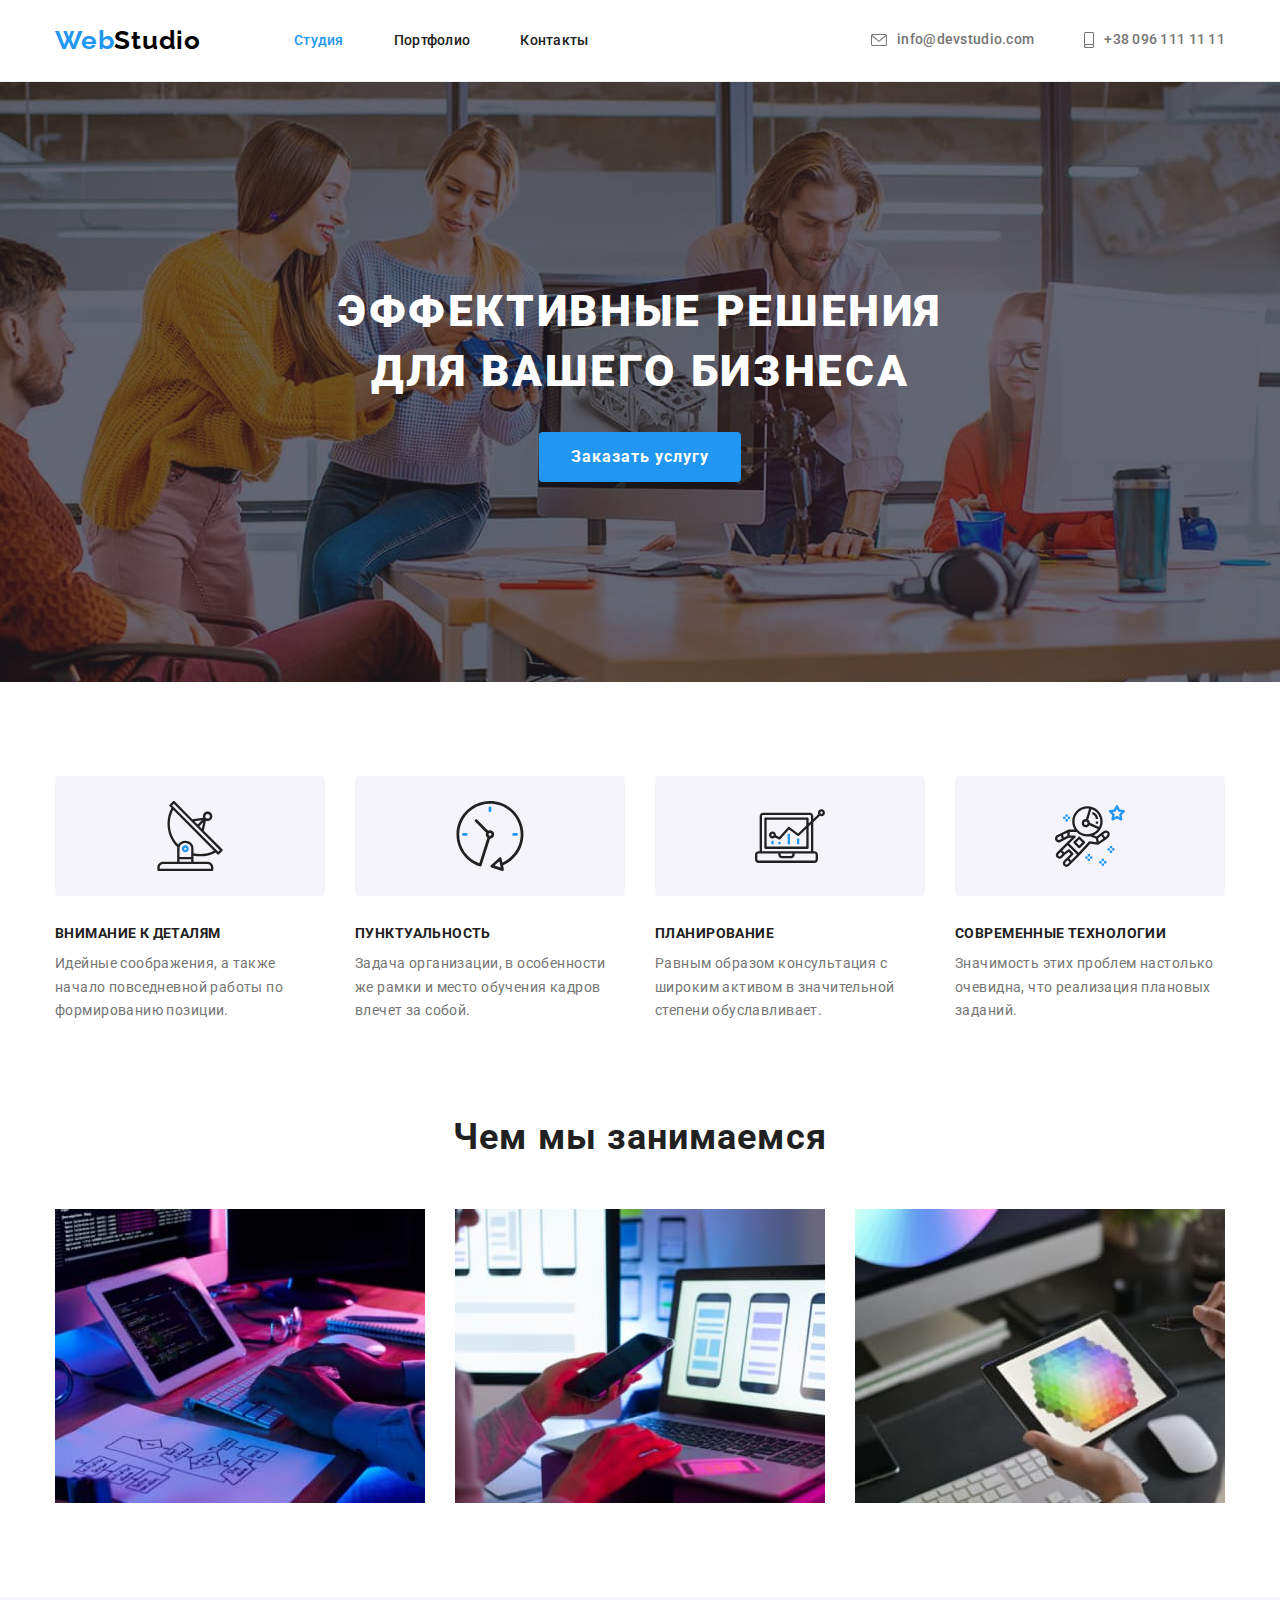
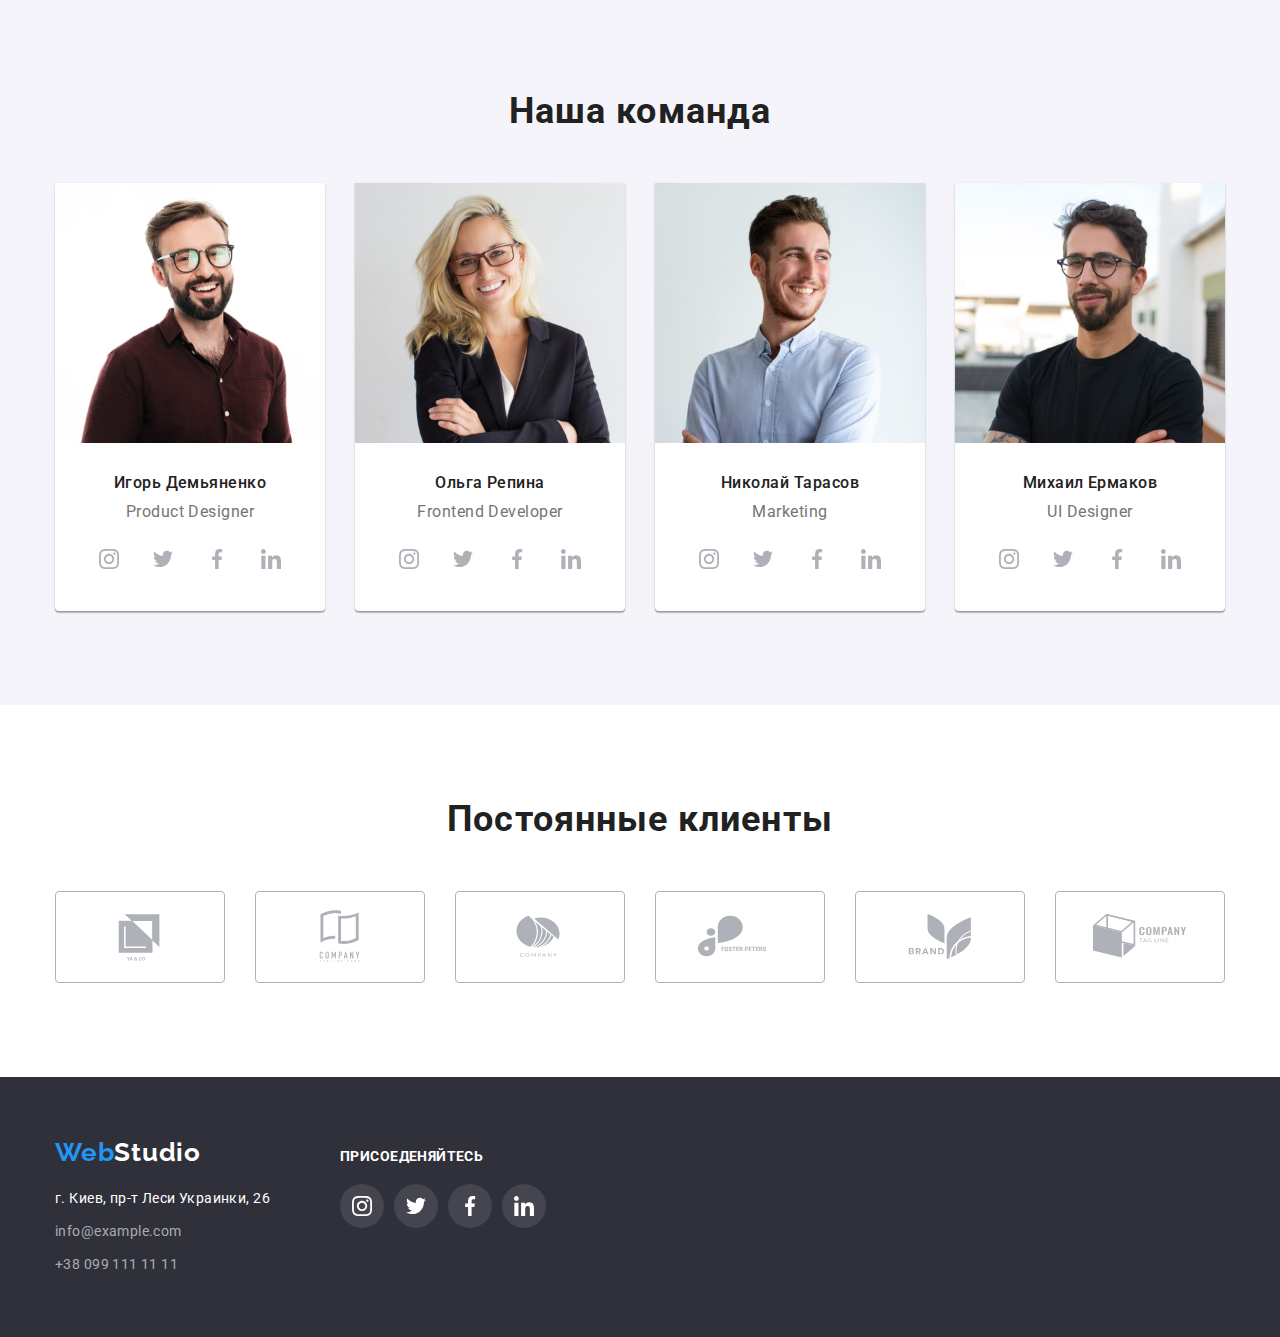
==== index.html @ a13c6661 "clone" ====
<!DOCTYPE html>
<html lang="ru">
  <head>
    <meta charset="UTF-8" />
    <meta http-equiv="X-UA-Compatible" content="IE=edge" />
    <meta name="viewport" content="width=device-width, initial-scale=1.0" />
    <title>WebStudio</title>
    <link
      href="https://fonts.googleapis.com/css2?family=Raleway:wght@700&family=Roboto:wght@400;500;700;900&display=swap"
      rel="stylesheet"
    />
    <link
      rel="stylesheet"
      href="https://cdnjs.cloudflare.com/ajax/libs/modern-normalize/1.1.0/modern-normalize.min.css"
    />
    <link rel="stylesheet" href="./css/styles.css" />
  </head>
  <body>
    <!--HEADER-->
    <header class="header">
      <div class="container header-container">
        <nav class="navigation">
          <a href="/" class="logo"><span class="logo-first">Web</span>Studio</a>
          <ul class="nav-list">
            <li class="nav-list-item"><a class="nav current" href="./index.html">Студия</a></li>
            <li class="nav-list-item"><a class="nav" href="./portfolio.html">Портфолио</a></li>
            <li class="nav-list-item"><a class="nav" href="">Контакты</a></li>
          </ul>
        </nav>
        <ul class="nav-list">
          <li class="contact-list-item">
            <a class="contact" href="mailto:info@devstudio.com">
              <svg class="icon-nav" width="16px" height="12px">
                <use href="./images/sprite.svg#icon-email"></use>
              </svg>
              info@devstudio.com</a
            >
          </li>
          <li class="contact-list-item">
            <a class="contact" href="tel:+380961111111">
              <svg class="icon-nav" width="10px" height="16px">
                <use href="./images/sprite.svg#icon-smartphone"></use>
              </svg>
              +38 096 111 11 11</a
            >
          </li>
        </ul>
      </div>
    </header>
    <!--MAIN-->
    <main>
      <!--SECTION 1-->
      <section class="sec-one">
        <div class="container">
          <h1 class="mtitle">
            Эффективные решения <br />
            для вашего бизнеса
          </h1>
          <button class="mbtn" type="button">Заказать услугу</button>
        </div>
      </section>
      <!--SECTION 2-->
      <section class="section">
        <div class="container">
          <h2 class="second-title none">В чем наше преимущество?</h2>
          <ul class="advantage-list">
            <li class="advantage-list-item">
              <div class="icons-sec-two">
                <svg class="icon-sec-two" width="70px" height="70px">
                  <use href="./images/sprite.svg#icon-antenna"></use>
                </svg>
              </div>
              <h3 class="title-three">Внимание к деталям</h3>
              <p class="">
                Идейные соображения, а также <br />
                начало повседневной работы по <br />
                формированию позиции.
              </p>
            </li>
            <li class="advantage-list-item">
              <div class="icons-sec-two">
                <svg class="icon-sec-two" width="70px" height="70px">
                  <use href="./images/sprite.svg#icon-clock"></use>
                </svg>
              </div>
              <h3 class="title-three">Пунктуальность</h3>
              <p class="">
                Задача организации, в особенности <br />
                же рамки и место обучения кадров <br />
                влечет за собой.
              </p>
            </li>
            <li class="advantage-list-item">
              <div class="icons-sec-two">
                <svg class="icon-sec-two" width="70px" height="70px">
                  <use href="./images/sprite.svg#icon-diagram"></use>
                </svg>
              </div>
              <h3 class="title-three">Планирование</h3>
              <p class="">
                Равным образом консультация с <br />
                широким активом в значительной <br />
                степени обуславливает.
              </p>
            </li>
            <li class="advantage-list-item">
              <div class="icons-sec-two">
                <svg class="icon-sec-two" width="70px" height="70px">
                  <use href="./images/sprite.svg#icon-astronaut"></use>
                </svg>
              </div>
              <h3 class="title-three">Современные технологии</h3>
              <p class="">
                Значимость этих проблем настолько <br />
                очевидна, что реализация плановых <br />
                заданий.
              </p>
            </li>
          </ul>
        </div>
      </section>
      <!--SECTION 3-->
      <section class="section-three">
        <div class="container">
          <h2 class="second-title title-sec-three">Чем мы занимаемся</h2>
          <ul class="photo-list">
            <li class="photo-list-item">
              <img src="./images/imgnote.jpg" width="370" alt="Печатает на клавиатуре" />
            </li>
            <li class="photo-list-item">
              <img src="./images/imgphone.jpg" width="370" alt="Смотрит в телефон" />
            </li>
            <li class="photo-list-item">
              <img src="./images/imgtab.jpg" width="370" alt="Смотрит в планшет" />
            </li>
          </ul>
        </div>
      </section>
      <!--SECTION 4-->
      <section class="section section-four">
        <div class="container">
          <h2 class="second-title sec-title">Наша команда</h2>
          <ul class="team-list">
            <li class="team-list-item">
              <img src="./images/productdesigner.jpg" alt="productdesigner" width="270" />
              <div class="cards">
                <h3 class="card-title">Игорь Демьяненко</h3>
                <p class="card-info">Product Designer</p>
              </div>
              <ul class="team-links">
                <li>
                  <a href="" class="link">
                    <svg width="20px" height="20px" class="link-icon">
                      <use href="./images/sprite.svg#icon-instagram"></use>
                    </svg>
                  </a>
                </li>
                <li>
                  <a href="" class="link">
                    <svg width="20px" height="20px" class="link-icon">
                      <use href="./images/sprite.svg#icon-twitter"></use>
                    </svg>
                  </a>
                </li>
                <li>
                  <a href="" class="link">
                    <svg width="20px" height="20px" class="link-icon">
                      <use href="./images/sprite.svg#icon-facebook"></use>
                    </svg>
                  </a>
                </li>
                <li>
                  <a href="" class="link">
                    <svg width="20px" height="20px" class="link-icon">
                      <use href="./images/sprite.svg#icon-linkedin"></use>
                    </svg>
                  </a>
                </li>
              </ul>
            </li>
            <li class="team-list-item">
              <img src="./images/frontend.jpg" alt="frontend" width="270" />
              <div class="cards">
                <h3 class="card-title">Ольга Репина</h3>
                <p class="card-info">Frontend Developer</p>
              </div>
              <ul class="team-links">
                <li>
                  <a href="" class="link">
                    <svg width="20px" height="20px" class="link-icon">
                      <use href="./images/sprite.svg#icon-instagram"></use>
                    </svg>
                  </a>
                </li>
                <li>
                  <a href="" class="link">
                    <svg width="20px" height="20px" class="link-icon">
                      <use href="./images/sprite.svg#icon-twitter"></use>
                    </svg>
                  </a>
                </li>
                <li>
                  <a href="" class="link">
                    <svg width="20px" height="20px" class="link-icon">
                      <use href="./images/sprite.svg#icon-facebook"></use>
                    </svg>
                  </a>
                </li>
                <li>
                  <a href="" class="link">
                    <svg width="20px" height="20px" class="link-icon">
                      <use href="./images/sprite.svg#icon-linkedin"></use>
                    </svg>
                  </a>
                </li>
              </ul>
            </li>
            <li class="team-list-item">
              <img src="./images/marketing.jpg" alt="marketing" width="270" />
              <div class="cards">
                <h3 class="card-title">Николай Тарасов</h3>
                <p class="card-info">Marketing</p>
              </div>
              <ul class="team-links">
                <li>
                  <a href="" class="link">
                    <svg width="20px" height="20px" class="link-icon">
                      <use href="./images/sprite.svg#icon-instagram"></use>
                    </svg>
                  </a>
                </li>
                <li>
                  <a href="" class="link">
                    <svg width="20px" height="20px" class="link-icon">
                      <use href="./images/sprite.svg#icon-twitter"></use>
                    </svg>
                  </a>
                </li>
                <li>
                  <a href="" class="link">
                    <svg width="20px" height="20px" class="link-icon">
                      <use href="./images/sprite.svg#icon-facebook"></use>
                    </svg>
                  </a>
                </li>
                <li>
                  <a href="" class="link">
                    <svg width="20px" height="20px" class="link-icon">
                      <use href="./images/sprite.svg#icon-linkedin"></use>
                    </svg>
                  </a>
                </li>
              </ul>
            </li>
            <li class="team-list-item">
              <img src="./images/ui.jpg" alt="ui" width="270" />
              <div class="cards">
                <h3 class="card-title">Михаил Ермаков</h3>
                <p class="card-info">UI Designer</p>
              </div>
              <ul class="team-links">
                <li>
                  <a href="" class="link">
                    <svg width="20px" height="20px" class="link-icon">
                      <use href="./images/sprite.svg#icon-instagram"></use>
                    </svg>
                  </a>
                </li>
                <li>
                  <a href="" class="link">
                    <svg width="20px" height="20px" class="link-icon">
                      <use href="./images/sprite.svg#icon-twitter"></use>
                    </svg>
                  </a>
                </li>
                <li>
                  <a href="" class="link">
                    <svg width="20px" height="20px" class="link-icon">
                      <use href="./images/sprite.svg#icon-facebook"></use>
                    </svg>
                  </a>
                </li>
                <li>
                  <a href="" class="link">
                    <svg width="20px" height="20px" class="link-icon">
                      <use href="./images/sprite.svg#icon-linkedin"></use>
                    </svg>
                  </a>
                </li>
              </ul>
            </li>
          </ul>
        </div>
      </section>
      <!-- SECTION 5-->
      <section class="section sec-five">
        <div class="container">
          <h2 class="second-title sec-title">Постоянные клиенты</h2>
          <ul class="list-partners">
            <li>
              <a href="" class="link-partner"
                ><svg width="106px" height="60px">
                  <use href="./images/sprite.svg#icon-logo-one"></use>
                </svg>
              </a>
            </li>
            <li>
              <a href="" class="link-partner"
                ><svg width="106px" height="60px">
                  <use href="./images/sprite.svg#icon-logo-two"></use>
                </svg>
              </a>
            </li>
            <li>
              <a href="" class="link-partner"
                ><svg width="106px" height="60px">
                  <use href="./images/sprite.svg#icon-logo-three"></use>
                </svg>
              </a>
            </li>
            <li>
              <a href="" class="link-partner"
                ><svg width="106px" height="60px">
                  <use href="./images/sprite.svg#icon-logo-four"></use>
                </svg>
              </a>
            </li>
            <li>
              <a href="" class="link-partner"
                ><svg width="106px" height="60px">
                  <use href="./images/sprite.svg#icon-logo-five"></use>
                </svg>
              </a>
            </li>
            <li>
              <a href="" class="link-partner"
                ><svg width="106px" height="60px">
                  <use href="./images/sprite.svg#icon-logo-six"></use>
                </svg>
              </a>
            </li>
          </ul>
        </div>
      </section>
    </main>
    <!--FOOOOOOOOOTER-->
    <footer class="footer">
      <div class="container container-footer">
        <div class="footer-nav-address">
          <a href="/" class="logo-footer"><span class="logo-first">Web</span>Studio</a>
          <address class="address-list">
            <p class="address">г. Киев, пр-т Леси Украинки, 26</p>
            <a class="contact-footer" href="mailto:info@example.com">info@example.com</a>
            <br />
            <a class="contact-footer" href="tel:+380991111111">+38 099 111 11 11</a>
          </address>
        </div>
        <div class="social">
          <h2 class="footer-title-link">ПРИСОЕДЕНЯЙТЕСЬ</h2>
          <ul class="footer-list-link">
            <li>
              <a href="" class="footer-link"
                ><svg width="20px" height="20px">
                  <use href="./images/sprite.svg#icon-instagram"></use>
                </svg>
              </a>
            </li>
            <li>
              <a href="" class="footer-link"
                ><svg width="20px" height="20px">
                  <use href="./images/sprite.svg#icon-twitter"></use>
                </svg>
              </a>
            </li>
            <li>
              <a href="" class="footer-link"
                ><svg width="20px" height="20px">
                  <use href="./images/sprite.svg#icon-facebook"></use>
                </svg>
              </a>
            </li>
            <li>
              <a href="" class="footer-link"
                ><svg width="20px" height="20px">
                  <use href="./images/sprite.svg#icon-linkedin"></use>
                </svg>
              </a>
            </li>
          </ul>
        </div>
      </div>
    </footer>
  </body>
</html>
---- css/styles.css ----
/* GLOBAL FIX a&ul */
a {
  text-decoration-line: none;
}

ul,
ol {
  margin-top: 0;
  margin-bottom: 0;
  padding-left: 0;
  list-style: none;
}

img {
  display: block;
  min-width: 100%;
}

header {
  border-bottom: 1px solid rgba(236, 236, 236, 1);
}

p,
h1,
h2,
h3,
h4,
h5 {
  margin-top: 0;
  margin-bottom: 0;
}

/* 
COLORS 
Цвет основного текста #757575;
Цвет заголовков/навигации/кнопок #212121;
Цвет ховера/фокуса навигации и контактов #2196F3;
Цвет главного заголовка/ховера кнопок #FFFFFF;
Заливка главной кнопки #2196F3;
Заливка главной кнопки ховер/фокус #188CE8;
Заливка кнопок #F5F4FA;
Заливка кнопок ховер/фокус #2196F3;
Заливка футтера и первой секции #2F303A;
Цвет контактов футера rgba(255, 255, 255, 0.6);

*/

/* 
TEXT
Основной щрифт Roboto;

основной текст
font-weight: normal;
font-size: 14px;
line-height: 24px;
letter-spacing: 0.03em;

логотип
font-family: Raleway;
font-style: normal;
font-weight: bold;
font-size: 26px;
line-height: 31px;
letter-spacing: 0.03em;

навигация 
font-weight: 500;
font-size: 14px;
line-height: 16px;
letter-spacing: 0.02em;

контакты хедер
font-weight: 500;
font-size: 14px;
line-height: 16px;
letter-spacing: 0.02em;

главный заголовок
font-weight: 900;
font-size: 44px;
line-height: 60px;
letter-spacing: 0.06em;
text-transform: uppercase;

Второй заголовок
font-weight: bold;
font-size: 36px;
line-height: 42px;
letter-spacing: 0.03em;

Третий заголовок
font-weight: bold;
font-size: 14px;
line-height: 16px;
letter-spacing: 0.03em;

контакты футтер
font-weight: normal;
font-size: 14px;
line-height: 24px;
letter-spacing: 0.03em;


*/
:root {
  --text: #757575;
  --title-nav-btn: #212121;
  --hov-nav-contacts: #2196f3;
  --mtitle-hovbtn: #ffffff;
  --bcg-mbtn: #2196f3;
  --bcg-mbtn-hov: #188ce8;
  --bcg-btn: #f5f4fa;
  --bcg-btn-hov: #2196f3;
  --bcg-footer-msec: #2f303a;
  --footer-contacts: rgba(255, 255, 255, 0.6);
}

.container {
  width: 1200px;
  padding-left: 15px;
  padding-right: 15px;
  margin-right: auto;
  margin-left: auto;
}

.navigation {
  display: flex;
}

.nav-list {
  display: flex;
  align-items: center;
}

.header-container {
  display: flex;
  align-items: center;
}

body {
  color: var(--text);
  font-family: Roboto, sans-serif;
  /* font-weight: 400; */
  font-size: 14px;
  line-height: 1.7;
  letter-spacing: 0.03em;
}

/* HEADER */
.logo {
  color: #000000;
  font-family: Raleway, sans-serif;
  font-weight: 700;
  font-size: 26px;
  line-height: 1.19;
  letter-spacing: 0.03em;
  margin-right: 93px;
}

.header {
  padding-top: 25px;
  padding-bottom: 25px;
}
.logo-first {
  color: #2196f3;
}

.nav {
  color: var(--title-nav-btn);
  font-weight: 500;
  font-size: 14px;
  line-height: 1.14;
  letter-spacing: 0.02em;
  /* padding-top: 32px;
  padding-bottom: 32px; */
}

.nav-list-item:not(:last-child) {
  margin-right: 50px;
}

.nav-list {
  margin-left: auto;
}

.contact-list-item:not(:last-child) {
  margin-right: 50px;
}

.nav:hover,
.nav:focus {
  color: var(--hov-nav-contacts);
}

.contact {
  color: var(--text);
  font-weight: 500;
  font-size: 14px;
  line-height: 1.14;
  letter-spacing: 0.02em;
  display: flex;
  align-items: center;
}

.contact:hover,
.contact:focus {
  color: var(--hov-nav-contacts);
}

.icon-nav {
  fill: currentColor;
  margin-right: 10px;
}

.current {
  color: var(--hov-nav-contacts);
}

/* FOOTER */
.footer {
  background-color: var(--bcg-footer-msec);
  /* height: 252px; */
  padding-top: 60px;
  padding-bottom: 60px;
}

.logo-footer {
  color: #ffffff;
  font-family: Raleway, sans-serif;
  font-weight: 700;
  font-size: 26px;
  line-height: 1.19;
  letter-spacing: 0.03em;
  display: inline-block;
  margin-bottom: 20px;
}

.address {
  color: #ffffff;
  font-style: normal;
  margin-bottom: 9px;
}

.contact-footer {
  color: var(--footer-contacts);
  font-style: normal;
  display: inline-block;
}

.contact-footer:not(:last-child) {
  margin-bottom: 9px;
}

.contact-footer:hover,
.contact-footer:focus {
  color: var(--hov-nav-contacts);
}

.footer-title-link {
  font-family: Roboto, sans-serif;
  font-style: normal;
  font-weight: 700;
  font-size: 14px;
  line-height: 1.14;
  letter-spacing: 0.03em;
  color: #ffffff;
  margin-bottom: 20px;
}

.footer-list-link {
  display: flex;
  width: 206px;
  height: 44px;
  justify-content: space-between;
}

.footer-link {
  display: flex;
  width: 44px;
  height: 44px;
  justify-content: center;
  align-items: center;
  background-color: rgba(255, 255, 255, 0.1);
  border-radius: 50%;
  fill: #ffffff;
}

.footer-link:hover,
.footer-link:focus {
  background-color: #2196f3;
}

.container-footer {
  display: flex;
  align-items: baseline;
}

.footer-nav-address {
  margin-right: 70px;
}

/* SECTION 1 [index.html] */
.sec-one {
  background-color: #c4c4c4;
  height: 600px;
  text-align: center;
  padding-top: 200px;
  padding-bottom: 200px;
  background-image: linear-gradient(to right, rgba(47, 48, 58, 0.4), rgba(47, 48, 58, 0.4)),
    url('../images/bgimg.jpg');
  background-repeat: no-repeat;
  background-size: auto auto;
  background-position: center;
}

.mtitle {
  color: var(--mtitle-hovbtn);
  font-weight: 900;
  font-size: 44px;
  line-height: 1.36;
  text-align: center;
  letter-spacing: 0.06em;
  text-transform: uppercase;
  margin-bottom: 30px;
}

.mbtn {
  cursor: pointer;
  background-color: var(--bcg-mbtn);
  color: #ffffff;
  font-weight: 700;
  font-size: 16px;
  line-height: 1.875;
  letter-spacing: 0.06em;
  min-width: 200px;
  padding-top: 10px;
  padding-bottom: 10px;
  padding-right: 32px;
  padding-left: 32px;
  border-radius: 4px;
  border: 0px;
}

.mbtn:hover,
.mbtn:focus {
  background-color: var(--bcg-mbtn-hov);
}

/* SECTION 2 [index.html] */
.section {
  padding-top: 94px;
  padding-bottom: 94px;
}

.second-title {
  color: var(--title-nav-btn);
  font-weight: 700;
  font-size: 36px;
  line-height: 1.16;
  text-align: center;
  letter-spacing: 0.03em;
}

.title-three {
  color: var(--title-nav-btn);
  font-weight: 700;
  font-size: 14px;
  line-height: 1.14;
  letter-spacing: 0.03em;
  text-transform: uppercase;
  margin-bottom: 10px;
}

.advantage-list {
  display: flex;
}

.advantage-list-item {
  width: 270px;
  /* height: 101px; */
}

.advantage-list-item:not(:last-child) {
  margin-right: 30px;
}

.none {
  position: absolute;
  width: 1px;
  height: 1px;
  margin: -1px;
  padding: 0;
  overflow: hidden;
  border: 0;
  clip: rect(0 0 0 0);
}

.icons-sec-two {
  width: 270px;
  height: 120px;
  margin-bottom: 30px;
  border-radius: 4px;
  background-color: #f5f4fa;
  display: flex;
  justify-content: center;
  align-items: center;
}

/* SECTION 3 [index.html] см.SECTION 2 */
.section-three {
  padding-bottom: 94px;
}

.title-sec-three {
  margin-bottom: 50px;
}

.photo-list {
  display: flex;
}

.photo-list-item:not(:last-child) {
  margin-right: 30px;
}

.photo-list-item {
  width: 370px;
  /* height: 294px; */
}
/* SECTION 4 [index.html] */
.section-four {
  background-color: #f5f4fa;
}

.cards {
  padding-top: 30px;
  padding-bottom: 16px;
}

.team-links {
  display: flex;
  justify-content: space-between;
  width: 206px;
  margin-left: auto;
  margin-right: auto;
  margin-bottom: 30px;
}

.link {
  display: flex;
  border-radius: 50%;
  width: 44px;
  height: 44px;
  background-color: var(--mtitle-hovbtn);
  justify-content: center;
  align-items: center;
  fill: #afb1b8;
}

.link:hover,
.link:focus {
  background-color: var(--hov-nav-contacts);
  fill: #ffffff;
}

.card-title {
  color: var(--title-nav-btn);
  font-weight: 500;
  font-size: 16px;
  line-height: 1.187;
  text-align: center;
  letter-spacing: 0.03em;
  margin-bottom: 10px;
}

.card-info {
  font-size: 16px;
  line-height: 1.187;
  text-align: center;
  letter-spacing: 0.03em;
}

.team-list {
  display: flex;
}

.team-list-item {
  width: 270px;
  /* height: 368px; */
  background-color: var(--mtitle-hovbtn);
  border-radius: 0px 0px 4px 4px;
  box-shadow: 0px 1px 3px rgba(0, 0, 0, 0.12), 0px 1px 1px rgba(0, 0, 0, 0.14),
    0px 2px 1px rgba(0, 0, 0, 0.2);
}

.team-list-item:not(:last-child) {
  margin-right: 30px;
}

.sec-title {
  margin-bottom: 50px;
}

/* SECTION 5 [index.html] */

.list-partners {
  display: flex;
  justify-content: space-between;
}

.link-partner {
  display: flex;
  width: 170px;
  height: 92px;
  justify-content: center;
  align-items: center;
  border: 1px solid #afb1b8;
  border-radius: 4px;
  fill: #afb1b8;
}

.link-partner:hover,
.link-partner:focus {
  fill: #2196f3;
  border: 1px solid #2196f3;
}

/* SECTION 1 [portfolio.html] */
.btn {
  cursor: pointer;
  background-color: var(--bcg-btn);
  color: var(--title-nav-btn);
  font-family: Roboto, sans-serif;
  /* font-style: normal; */
  font-weight: 500;
  font-size: 16px;
  line-height: 1.625;
  text-align: center;
  letter-spacing: 0.03em;
  border-radius: 4px;
  border: 0px;
}

.btn:hover,
.btn:focus {
  background-color: var(--bcg-btn-hov);
  color: #ffffff;
}

.case-title {
  color: var(--title-nav-btn);
  font-weight: 700;
  font-size: 18px;
  line-height: 2;
  letter-spacing: 0.06em;
}

.one {
  padding-top: 6px;
  padding-right: 22px;
  padding-bottom: 6px;
  padding-left: 22px;
  min-width: 73px;
}

.two {
  padding-top: 6px;
  padding-right: 22px;
  padding-bottom: 6px;
  padding-left: 22px;
  min-width: 128px;
}

.three {
  padding-top: 6px;
  padding-right: 22px;
  padding-bottom: 6px;
  padding-left: 22px;
  min-width: 145px;
}

.four {
  padding-top: 6px;
  padding-right: 22px;
  padding-bottom: 6px;
  padding-left: 22px;
  min-width: 103px;
}

.five {
  padding-top: 6px;
  padding-right: 22px;
  padding-bottom: 6px;
  padding-left: 22px;
  min-width: 130px;
}

.case-text {
  font-weight: 400;
  font-size: 16px;
  line-height: 1.875;
  letter-spacing: 0.03em;
}

.market {
  padding-top: 90px;
  padding-bottom: 98px;
}

.btn-list {
  display: flex;
  justify-content: center;
  margin-bottom: 50px;
}

.btn-list-item:not(:last-child) {
  margin-right: 8px;
}

.card-list {
  display: flex;
  flex-wrap: wrap;
}

.card-list-item {
  width: 370px;
}

.card-list-item:hover,
.card-list-item:focus {
  box-shadow: 0px 1px 1px rgba(0, 0, 0, 0.12), 0px 4px 4px rgba(0, 0, 0, 0.06),
    1px 4px 6px rgba(0, 0, 0, 0.16);
  cursor: pointer;
}

.card-list-item:not(:nth-child(3n)) {
  margin-right: 30px;
}

.card-list-item:not(:nth-last-child(-n + 3)) {
  margin-bottom: 30px;
}

.cases {
  padding-top: 20px;
  padding-bottom: 20px;
  padding-left: 24px;
  padding-right: 24px;
  border-bottom: 1px solid #eeeeee;
  border-right: 1px solid #eeeeee;
  border-left: 1px solid #eeeeee;
}
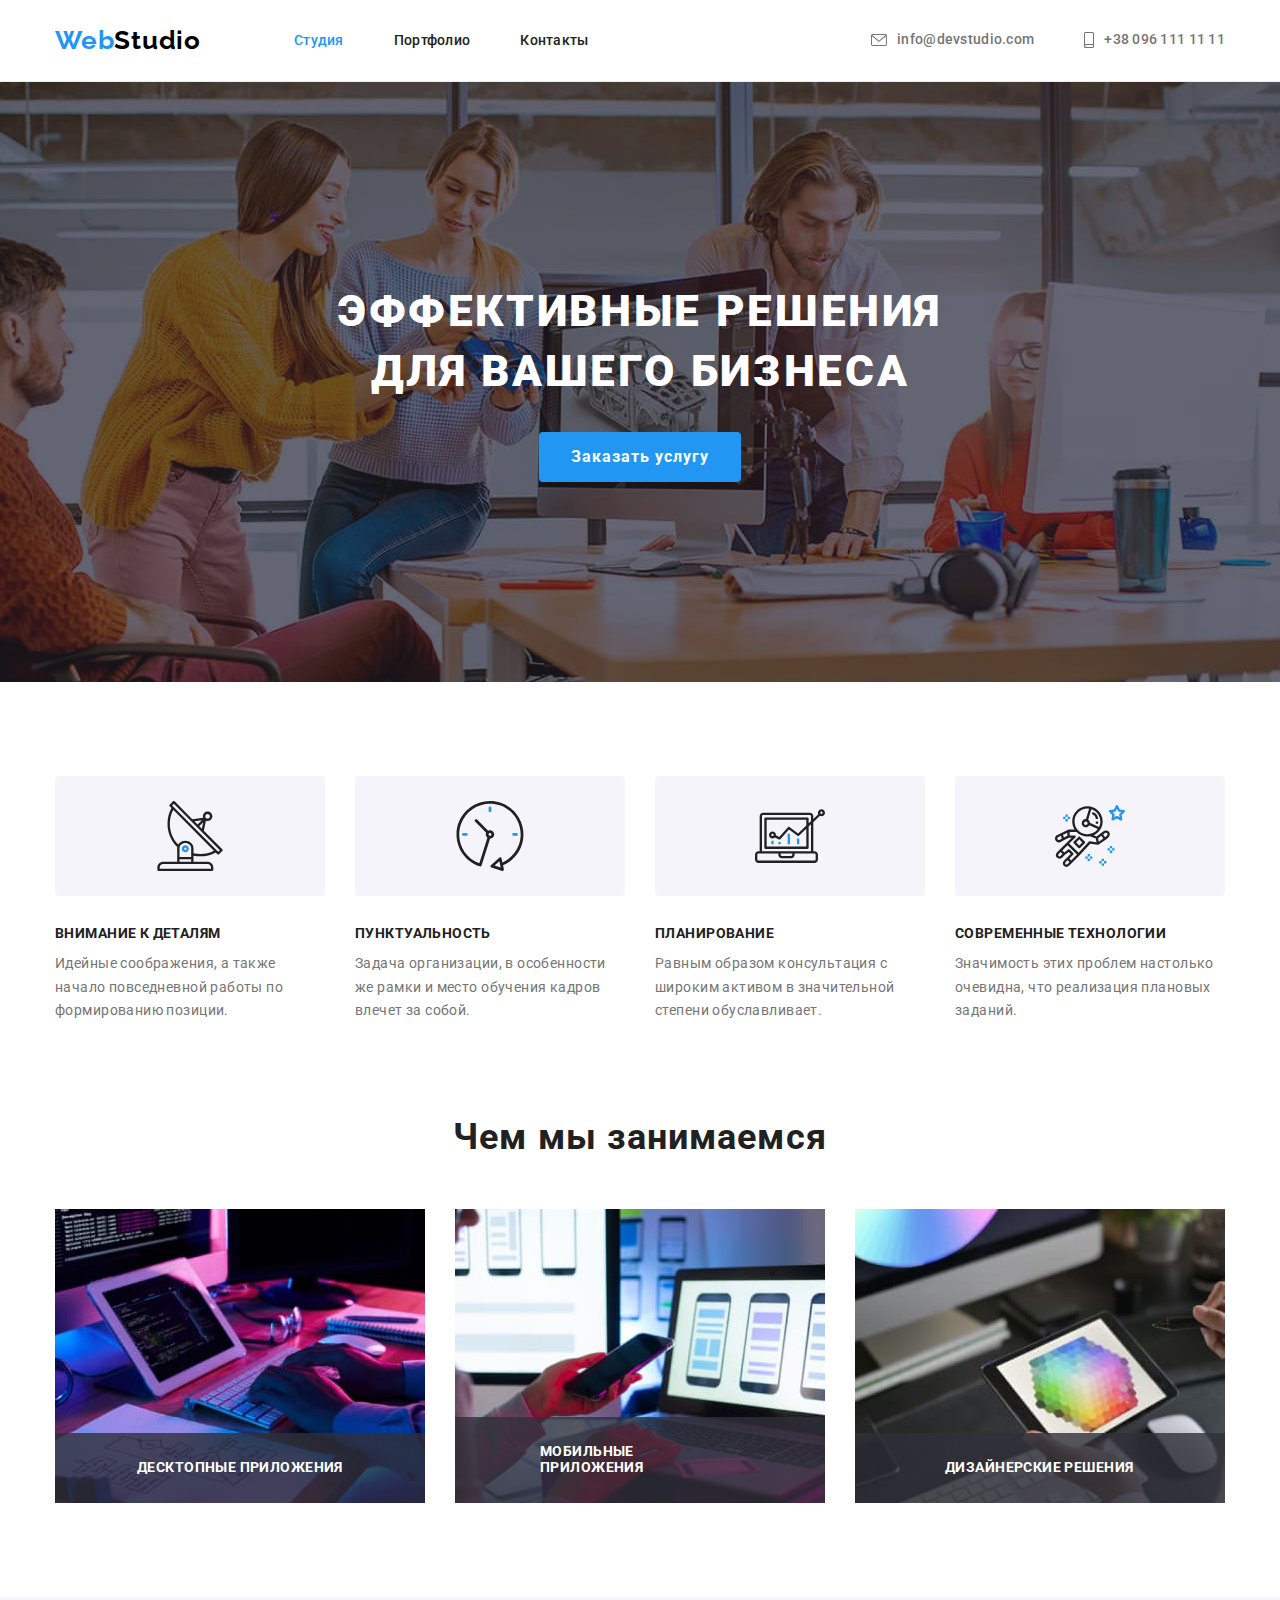
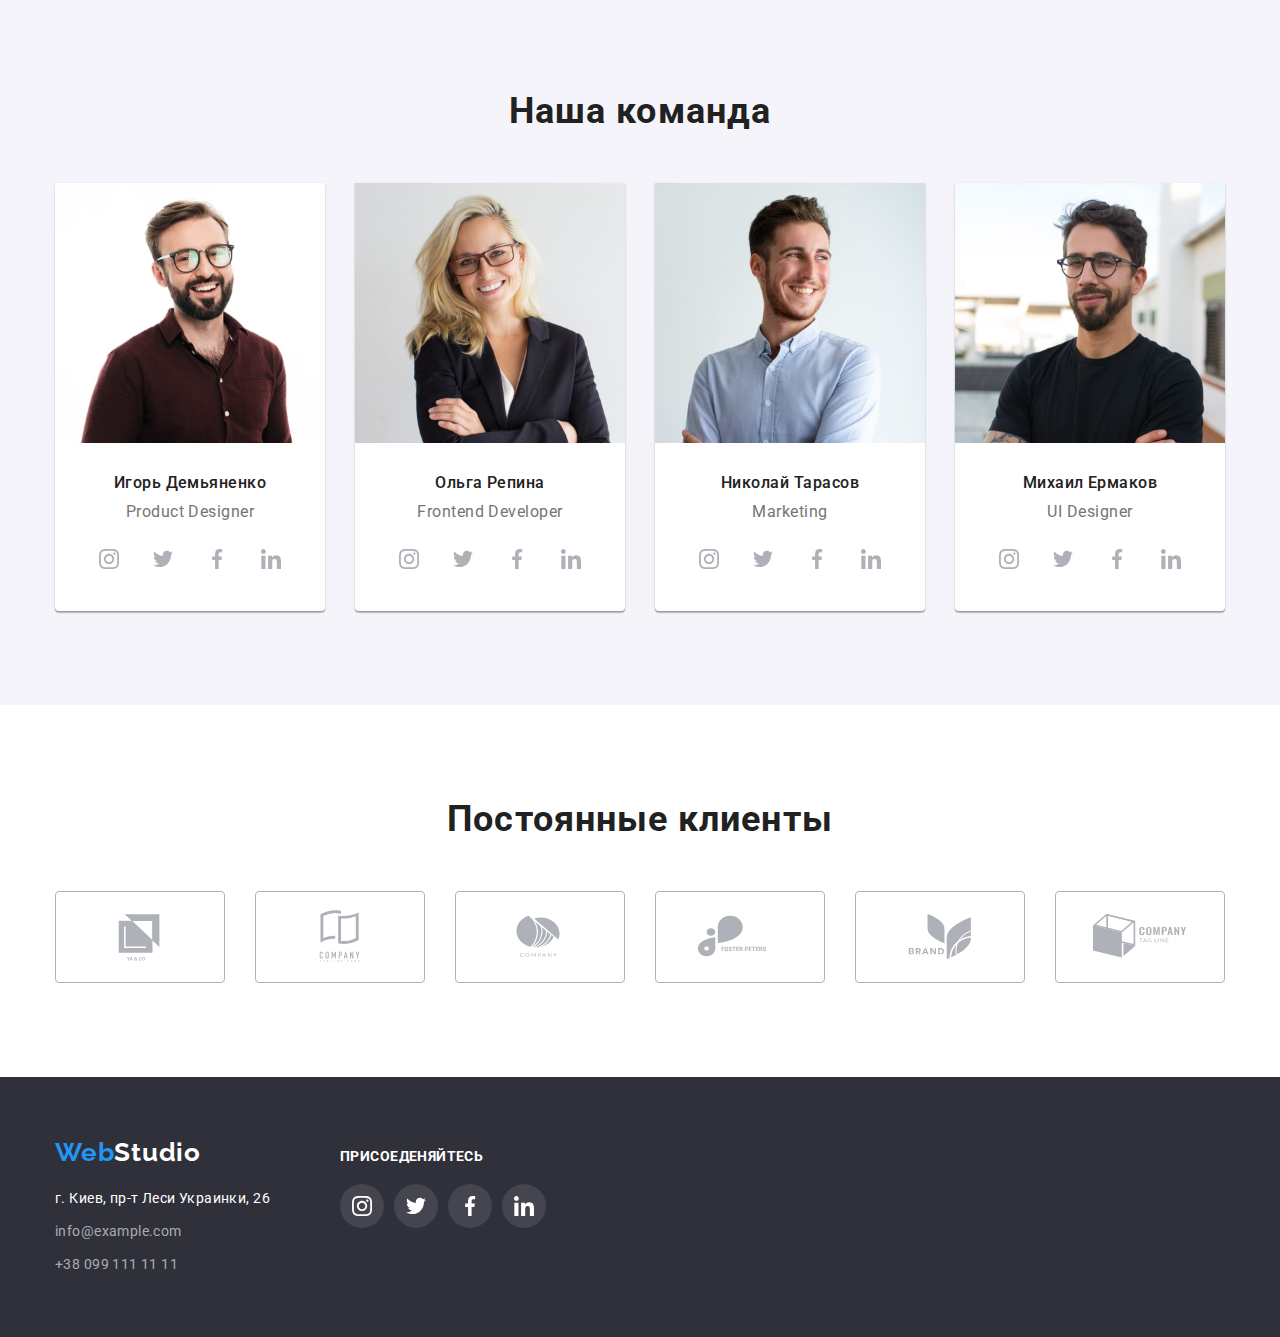
==== commit 25569b1c: "section 3 [index.html]" ====
--- a/index.html
+++ b/index.html
@@ -125,13 +125,22 @@
           <h2 class="second-title title-sec-three">Чем мы занимаемся</h2>
           <ul class="photo-list">
             <li class="photo-list-item">
-              <img src="./images/imgnote.jpg" width="370" alt="Печатает на клавиатуре" />
+              <div class="thumb">
+                <img src="./images/imgnote.jpg" width="370" alt="Печатает на клавиатуре" />
+                <p class="title-three label">Десктопные приложения</p>
+              </div>
             </li>
             <li class="photo-list-item">
-              <img src="./images/imgphone.jpg" width="370" alt="Смотрит в телефон" />
+              <div class="thumb">
+                <img src="./images/imgphone.jpg" width="370" alt="Смотрит в телефон" />
+                <p class="title-three label-two">Мобильные приложения</p>
+              </div>
             </li>
             <li class="photo-list-item">
-              <img src="./images/imgtab.jpg" width="370" alt="Смотрит в планшет" />
+              <div class="thumb">
+                <img src="./images/imgtab.jpg" width="370" alt="Смотрит в планшет" />
+                <p class="title-three label-three">Дизайнерские решения</p>
+              </div>
             </li>
           </ul>
         </div>
--- a/css/styles.css
+++ b/css/styles.css
@@ -171,8 +171,7 @@
   font-size: 14px;
   line-height: 1.14;
   letter-spacing: 0.02em;
-  /* padding-top: 32px;
-  padding-bottom: 32px; */
+  transition: color 250ms cubic-bezier(0.4, 0, 0.2, 1);
 }
 
 .nav-list-item:not(:last-child) {
@@ -200,6 +199,7 @@
   letter-spacing: 0.02em;
   display: flex;
   align-items: center;
+  transition: color 250ms cubic-bezier(0.4, 0, 0.2, 1);
 }
 
 .contact:hover,
@@ -245,6 +245,7 @@
   color: var(--footer-contacts);
   font-style: normal;
   display: inline-block;
+  transition: color 250ms cubic-bezier(0.4, 0, 0.2, 1);
 }
 
 .contact-footer:not(:last-child) {
@@ -283,6 +284,7 @@
   background-color: rgba(255, 255, 255, 0.1);
   border-radius: 50%;
   fill: #ffffff;
+  transition: background-color 250ms cubic-bezier(0.4, 0, 0.2, 1);
 }
 
 .footer-link:hover,
@@ -339,6 +341,7 @@
   padding-left: 32px;
   border-radius: 4px;
   border: 0px;
+  transition: background-color 250ms cubic-bezier(0.4, 0, 0.2, 1);
 }
 
 .mbtn:hover,
@@ -424,9 +427,44 @@
 }
 
 .photo-list-item {
-  width: 370px;
+  /* width: 370px; */
   /* height: 294px; */
 }
+
+.thumb {
+  position: relative;
+}
+
+.label {
+  position: absolute;
+  margin: 0;
+  bottom: 0;
+  width: 100%;
+  padding: 27px 82px;
+  background-color: rgba(47, 48, 58, 0.8);
+  color: #ffffff;
+}
+
+.label-two {
+  position: absolute;
+  margin: 0;
+  bottom: 0;
+  width: 100%;
+  padding: 27px 85px;
+  background-color: rgba(47, 48, 58, 0.8);
+  color: #ffffff;
+}
+
+.label-three {
+  position: absolute;
+  margin: 0;
+  bottom: 0;
+  width: 100%;
+  padding: 27px 90px;
+  background-color: rgba(47, 48, 58, 0.8);
+  color: #ffffff;
+}
+
 /* SECTION 4 [index.html] */
 .section-four {
   background-color: #f5f4fa;
@@ -455,6 +493,8 @@
   justify-content: center;
   align-items: center;
   fill: #afb1b8;
+  transition: background-color 250ms cubic-bezier(0.4, 0, 0.2, 1),
+    fill 250ms cubic-bezier(0.4, 0, 0.2, 1);
 }
 
 .link:hover,
@@ -517,6 +557,7 @@
   border: 1px solid #afb1b8;
   border-radius: 4px;
   fill: #afb1b8;
+  transition: fill 250ms cubic-bezier(0.4, 0, 0.2, 1), border 250ms cubic-bezier(0.4, 0, 0.2, 1);
 }
 
 .link-partner:hover,
@@ -539,6 +580,8 @@
   letter-spacing: 0.03em;
   border-radius: 4px;
   border: 0px;
+  transition: background-color 250ms cubic-bezier(0.4, 0, 0.2, 1),
+    color 250ms cubic-bezier(0.4, 0, 0.2, 1);
 }
 
 .btn:hover,
@@ -624,6 +667,7 @@
 
 .card-list-item {
   width: 370px;
+  transition: box-shadow 250ms cubic-bezier(0.4, 0, 0.2, 1);
 }
 
 .card-list-item:hover,
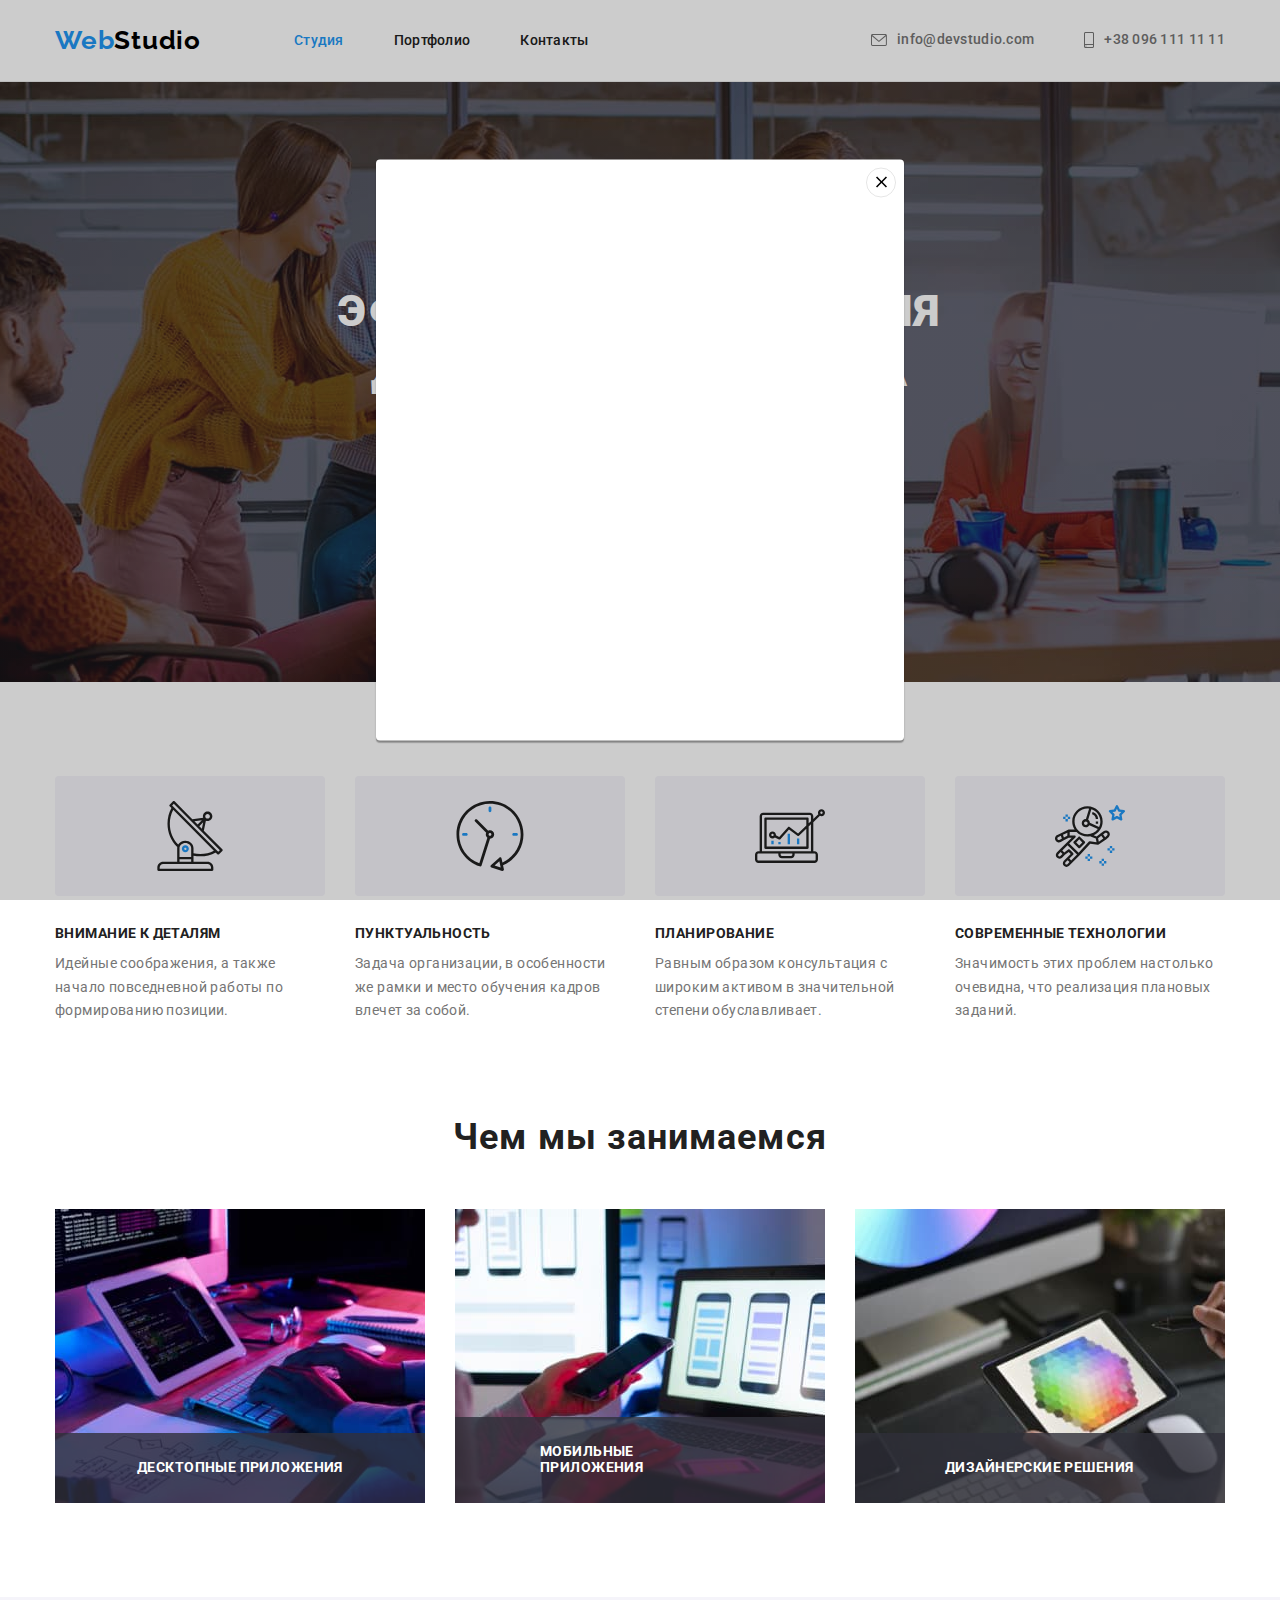
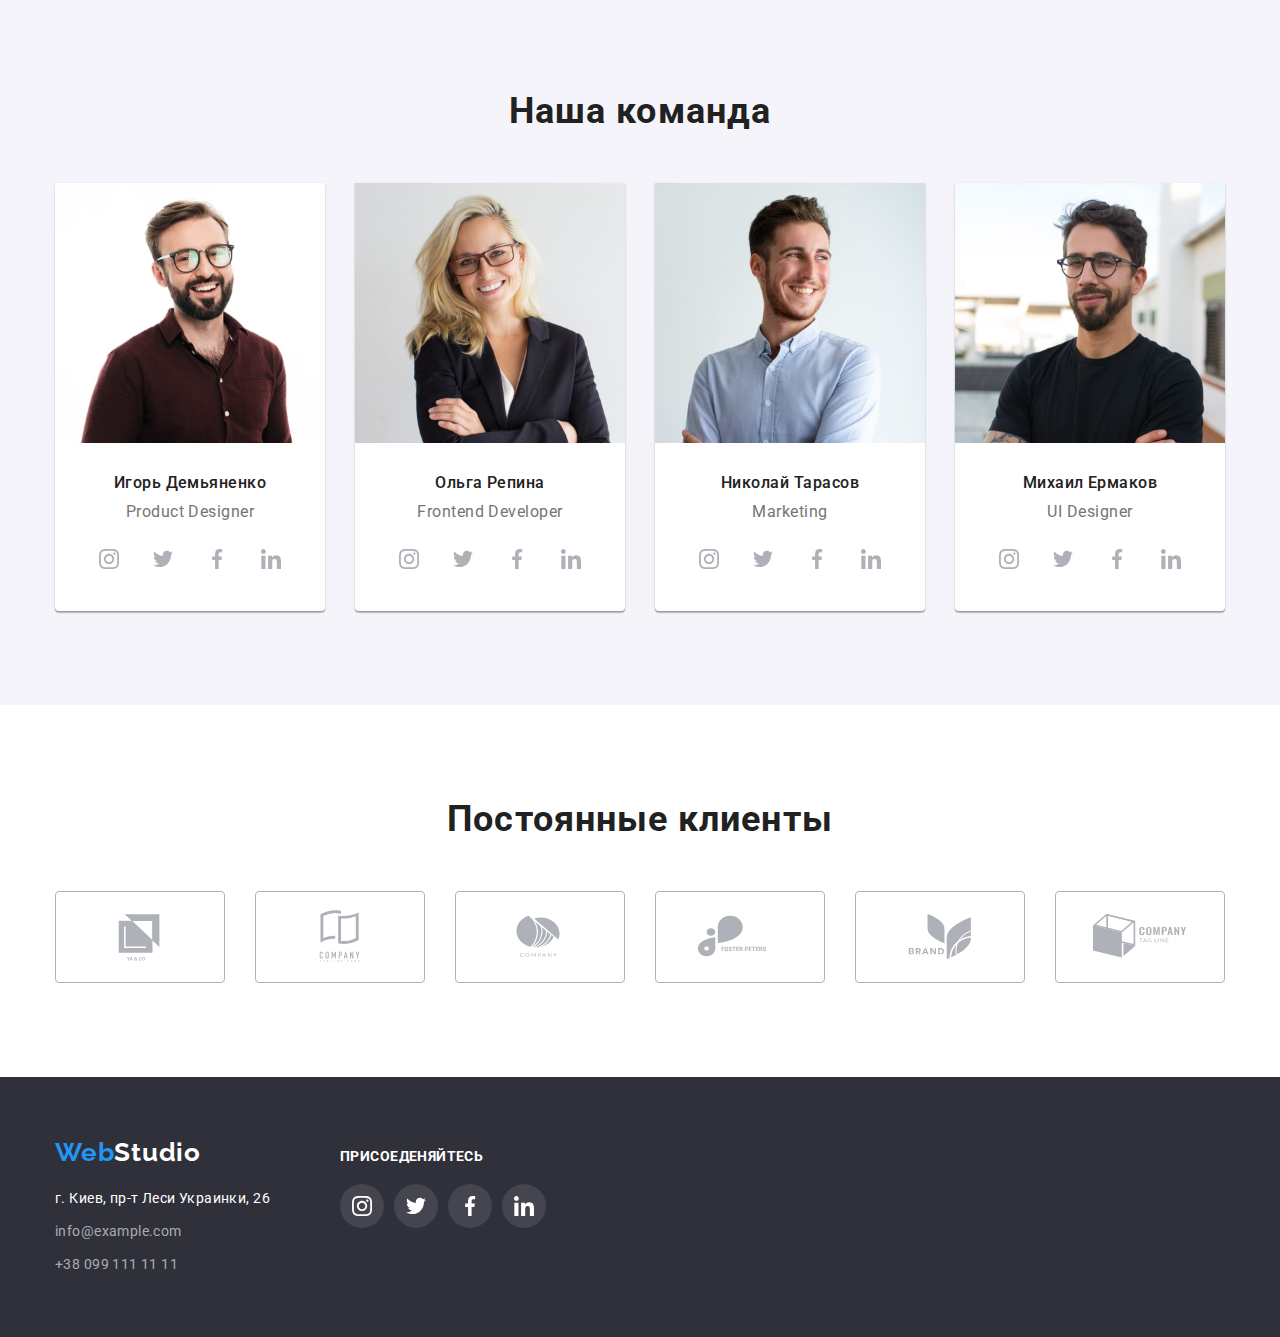
==== commit f0ac5664: "modal" ====
--- a/index.html
+++ b/index.html
@@ -56,7 +56,7 @@
             Эффективные решения <br />
             для вашего бизнеса
           </h1>
-          <button class="mbtn" type="button">Заказать услугу</button>
+          <button class="mbtn" type="button" data-modal-open>Заказать услугу</button>
         </div>
       </section>
       <!--SECTION 2-->
@@ -399,5 +399,15 @@
         </div>
       </div>
     </footer>
+    <div class="backdrop" data-modal>
+      <div class="modal">
+        <button type="button" class="modal-close-btn" data-modal-close>
+          <svg class="modal-close-icon" width="18" height="18">
+            <use href="./images/sprite.svg#icon-close-modal"></use>
+          </svg>
+        </button>
+      </div>
+    </div>
+    <script src="./js/modal.js"></script>
   </body>
 </html>
--- a/css/styles.css
+++ b/css/styles.css
@@ -581,13 +581,16 @@
   border-radius: 4px;
   border: 0px;
   transition: background-color 250ms cubic-bezier(0.4, 0, 0.2, 1),
-    color 250ms cubic-bezier(0.4, 0, 0.2, 1);
+    color 250ms cubic-bezier(0.4, 0, 0.2, 1), box-shadow 250ms cubic-bezier(0.4, 0, 0.2, 1);
 }
 
 .btn:hover,
 .btn:focus {
   background-color: var(--bcg-btn-hov);
   color: #ffffff;
+  box-shadow: 0px 3px 1px rgba(0, 0, 0, 0.1),
+  0px 1px 2px rgba(0, 0, 0, 0.08),
+  0px 2px 2px rgba(0, 0, 0, 0.12);
 }
 
 .case-title {
@@ -643,6 +646,7 @@
   font-size: 16px;
   line-height: 1.875;
   letter-spacing: 0.03em;
+  color: #757575;
 }
 
 .market {
@@ -666,14 +670,15 @@
 }
 
 .card-list-item {
-  width: 370px;
+  /* width: 370px; */
   transition: box-shadow 250ms cubic-bezier(0.4, 0, 0.2, 1);
 }
 
 .card-list-item:hover,
 .card-list-item:focus {
-  box-shadow: 0px 1px 1px rgba(0, 0, 0, 0.12), 0px 4px 4px rgba(0, 0, 0, 0.06),
-    1px 4px 6px rgba(0, 0, 0, 0.16);
+  box-shadow: 0px 1px 1px rgba(0, 0, 0, 0.12),
+  0px 4px 4px rgba(0, 0, 0, 0.06),
+  1px 4px 6px rgba(0, 0, 0, 0.16);
   cursor: pointer;
 }
 
@@ -694,3 +699,81 @@
   border-right: 1px solid #eeeeee;
   border-left: 1px solid #eeeeee;
 }
+
+.wrapper {
+  position: relative;
+  overflow: hidden;
+}
+
+.overlay {
+  font-weight: 400;
+  font-size: 18px;
+  line-height: 1.55;
+  letter-spacing: 0.03em;
+  position: absolute;
+  top: 0;
+  left: 0;
+  width: 100%;
+  height: 100%;
+  padding: 63px 24px;
+  background-color: rgba(33, 150, 243, 0.9);
+  color: #ffffff;
+  overflow: auto;
+  transform: translateY(100%);
+  transition: transform 250ms linear;
+}
+
+.card-list-item-wrapper:hover .overlay,
+.card-list-item-wrapper:focus .overlay {
+  transform: translateY(0%);
+}
+
+/* MODAL */
+.backdrop {
+  position: fixed;
+  top: 0;
+  left: 0;
+  width: 100vw;
+  height: 100vh;
+  background-color: rgba(0, 0, 0, 0.2);
+  transform: scale(1);
+  transition: transform 250ms linear;
+}
+
+.backdrop.is-hidden {
+  opacity: 0;
+  visibility: hidden;
+  pointer-events: none;
+  transform: scale(2);
+}
+
+.modal {
+  position: absolute;
+  top: 50%;
+  left: 50%;
+  transform: translate(-50%, -50%);
+  width: 528px;
+  height: 581px;
+  background-color: #FFFFFF;
+  box-shadow: 0px 1px 3px rgba(0, 0, 0, 0.12),
+  0px 1px 1px rgba(0, 0, 0, 0.14),
+  0px 2px 1px rgba(0, 0, 0, 0.2);
+  border-radius: 4px;
+}
+
+.modal-close-btn {
+  position: absolute;
+  top: 8px;
+  right: 8px;
+  width: 30px;
+  height: 30px;
+  border-radius: 50%;
+  background: #FFFFFF;
+  border: 1px solid rgba(0, 0, 0, 0.1);
+  background-color: transparent;
+  padding: 0;
+  display: flex;
+  justify-content: center;
+  align-items: center;
+  cursor: pointer;
+}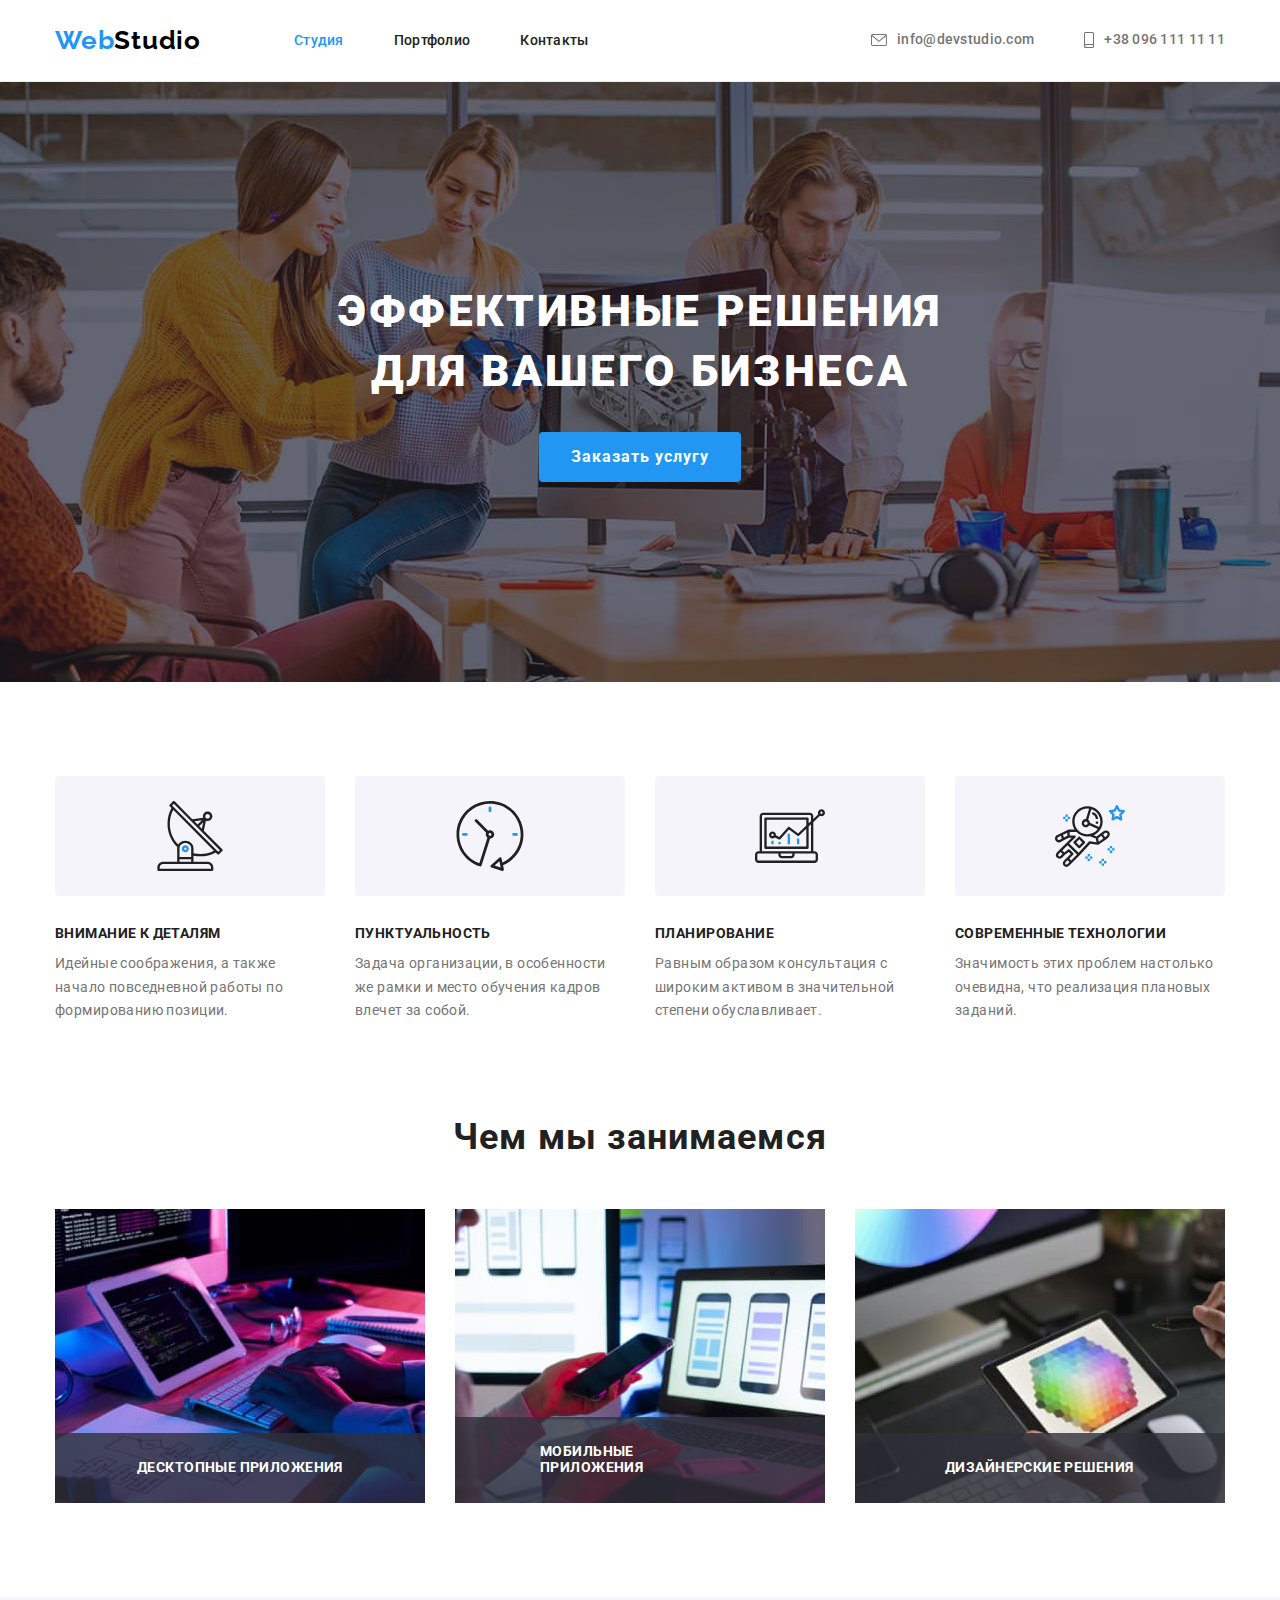
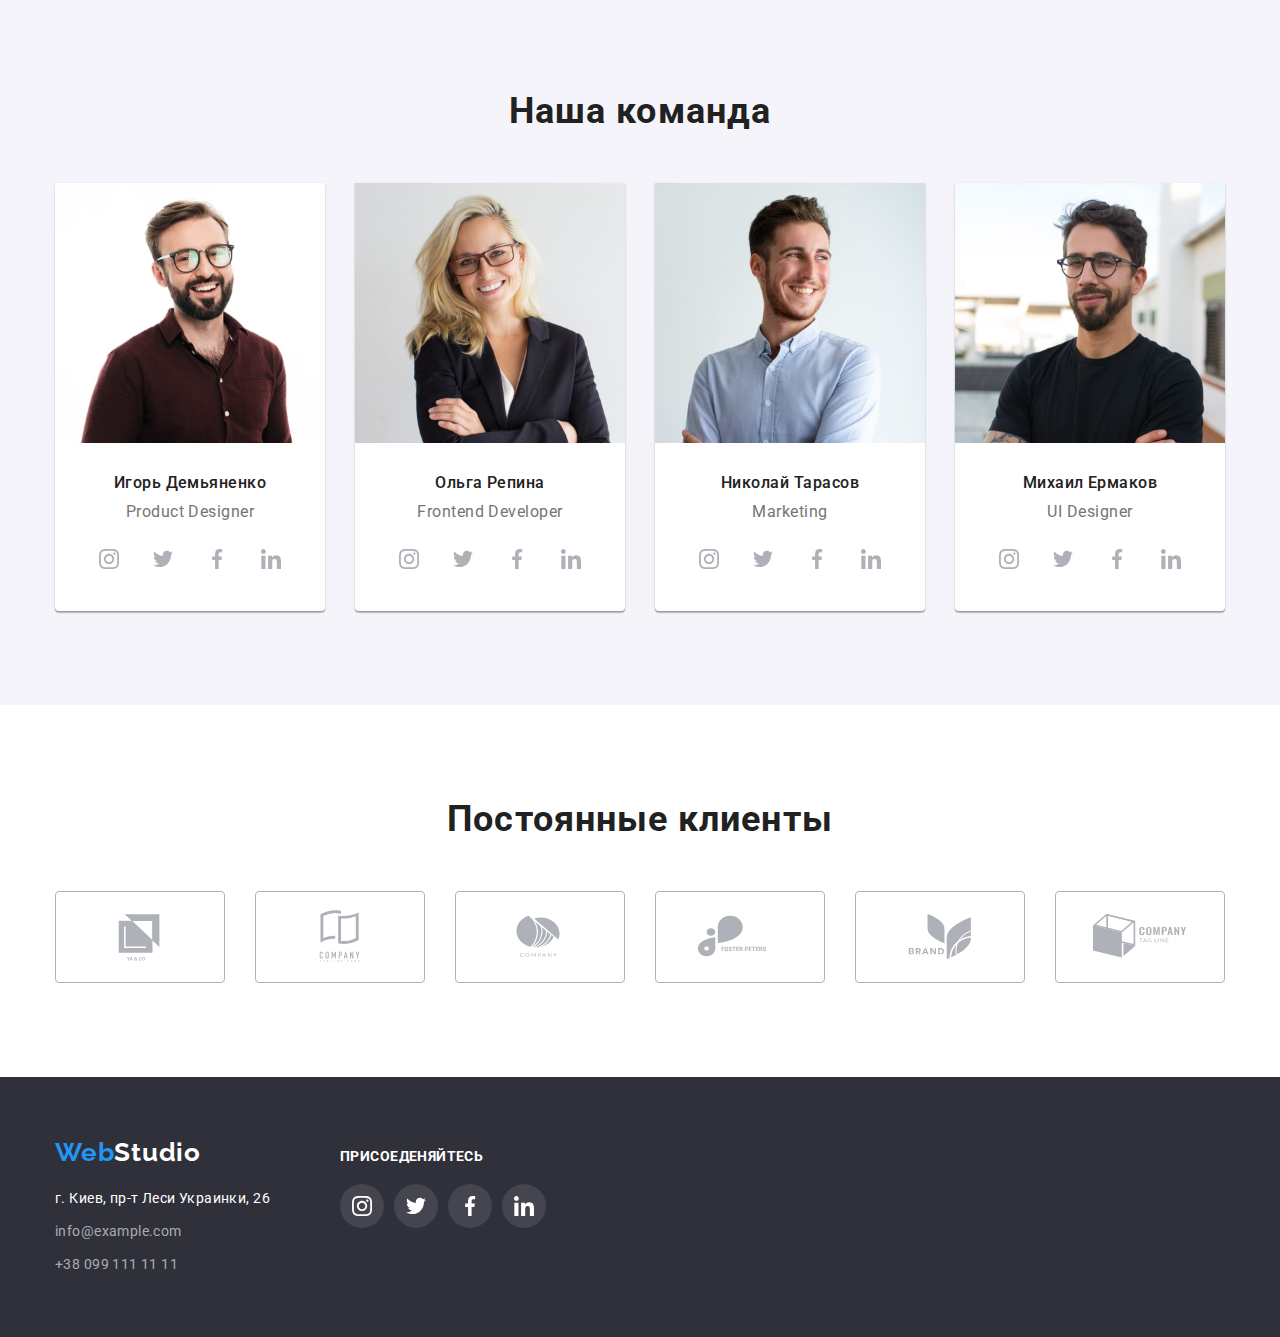
==== commit 382996f5: "fix" ====
--- a/index.html
+++ b/index.html
@@ -399,7 +399,7 @@
         </div>
       </div>
     </footer>
-    <div class="backdrop" data-modal>
+    <div class="backdrop is-hidden" data-modal>
       <div class="modal">
         <button type="button" class="modal-close-btn" data-modal-close>
           <svg class="modal-close-icon" width="18" height="18">
--- a/css/styles.css
+++ b/css/styles.css
@@ -737,7 +737,7 @@
   height: 100vh;
   background-color: rgba(0, 0, 0, 0.2);
   transform: scale(1);
-  transition: transform 250ms linear;
+  transition: transform 500ms ease-in-out, opacity 500ms ease-in-out;
 }
 
 .backdrop.is-hidden {
